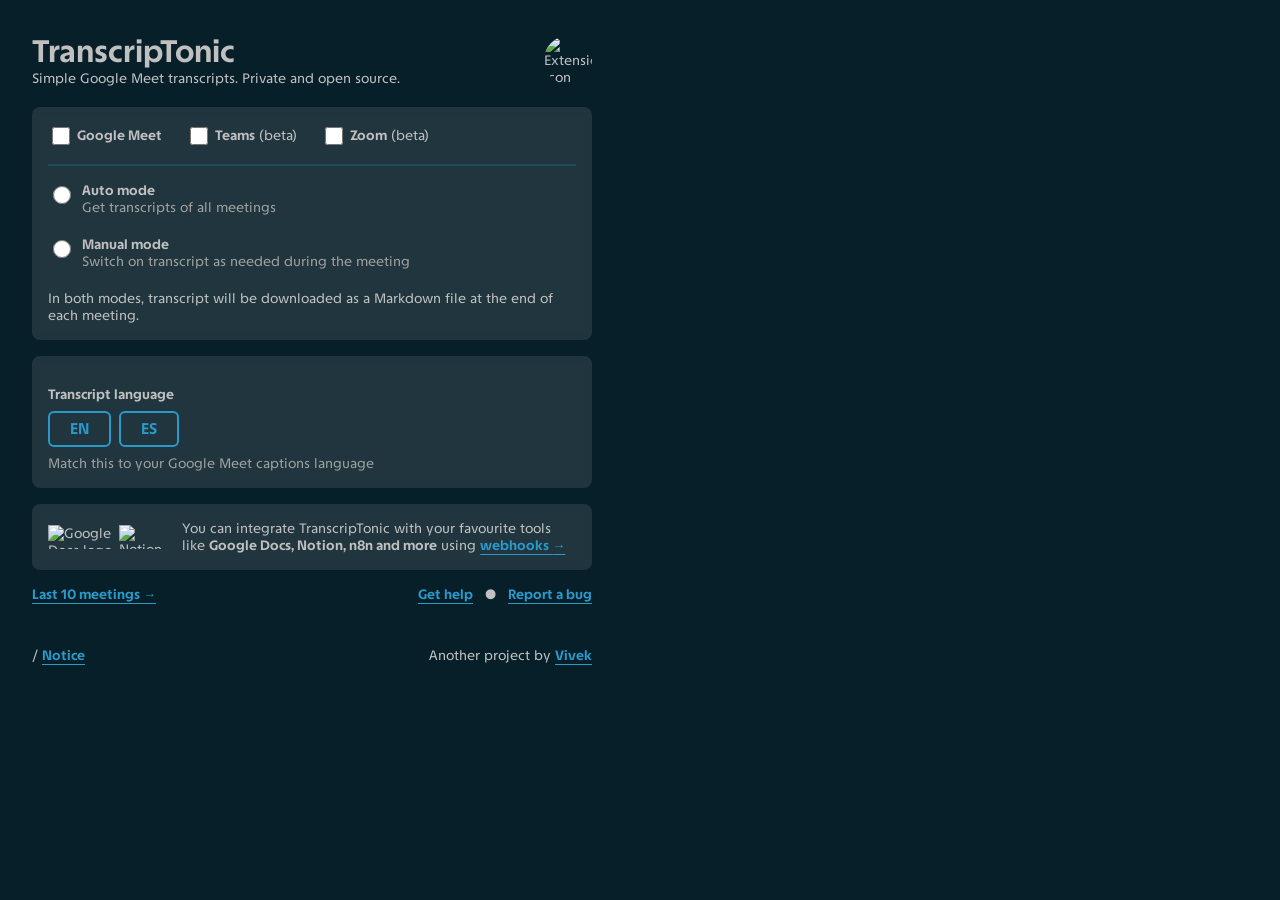
==== extension/popup.html @ 16f72bb3 "feat: add EN/ES language toggle to popup Co-Authored-By: Claude Opus 4.6 <noreply@anthropic.com>" ====
<!-- popup.html -->
<!DOCTYPE html>
<html>

<head>
  <title>TranscripTonic</title>
  <style>
    @import url("https://fonts.googleapis.com/css2?family=TASA+Explorer:wght@400;700&?family=SUSE:wght@700&display=swap");

    body {
      width: 560px;
      padding: 1.5rem;
      background: #071f29;
      color: #C0C0C0;
      font-family: "TASA Explorer", sans-serif;
      font-size: 0.875rem;
    }

    h1 {
      font-size: 2rem;
      margin: 0;
    }

    .header {
      margin-bottom: 1.25rem;
    }

    .header-content {
      display: flex;
      align-items: center;
      justify-content: space-between;
    }

    .header-description {
      margin: 0;
    }

    .logo {
      width: 48px;
      height: 48px;
      border-radius: 96px;
    }

    .get-started {
      padding: 1rem;
      background-color: rgba(255, 255, 255, 0.1);
      backdrop-filter: blur(4px);
      border-radius: 8px;
      margin-bottom: 1rem;
      text-align: left;
    }

    .platform-toggles {
      display: flex;
      gap: 1.5rem;
      /* margin-bottom: 1rem; */
    }

    .checkbox-group {
      display: flex;
      gap: 0.25rem;
      align-items: flex-end;
    }

    ul {
      padding-inline-start: 20px;
    }

    p {
      margin-bottom: 0;
    }

    .radio-item {
      display: flex;
      gap: 0.5rem;
      align-items: start;
      margin-bottom: 1rem;
    }

    .sub-text {
      color: #a0a0a0;
    }

    input {
      margin-top: 0.25rem;
      accent-color: #2A9ACA;
      width: 18px;
      height: 18px;
      cursor: pointer;
    }

    label {
      margin: 0;
      margin-bottom: 0.25rem;
      cursor: pointer;
    }

    a {
      color: #2A9ACA;
      font-weight: bold;
      text-underline-offset: 4px;
    }

    button {
      color: #2A9ACA;
      font-weight: bold;
      text-decoration: underline;
      text-underline-offset: 4px;
      font-family: "TASA Explorer", sans-serif;
      background: transparent;
      border: none;
      cursor: pointer;
    }

    .divider {
      border: 1px solid #2a9aca33;
      margin: 1rem 0rem;
    }

    .beta {
      margin-bottom: 1.5rem;
      display: flex;
      /* gap: 0.25rem; */
    }

    .footer {
      margin-bottom: 2.75rem;
      display: flex;
      gap: 1.5rem;
      justify-content: space-between;
    }

    .footer-link {
      display: flex;
      justify-content: space-between;
    }

    .footer-separator {
      margin: 0 0.5rem;
    }

    .tool-logo {
      height: 24px;
      width: auto;
    }

    .right-arrow {
      font-family: "SUSE", sans-serif;
      font-size: small;
    }

    .language-toggle {
      display: flex;
      gap: 0.5rem;
    }

    .lang-btn {
      padding: 0.4rem 1.25rem;
      border-radius: 6px;
      border: 2px solid #2A9ACA;
      font-family: "TASA Explorer", sans-serif;
      font-size: 1rem;
      font-weight: bold;
      cursor: pointer;
      text-decoration: none;
      color: #2A9ACA;
      background: transparent;
      transition: background 0.15s, color 0.15s;
    }

    .lang-btn.active {
      background: #2A9ACA;
      color: #ffffff;
    }
  </style>
</head>

<body>
  <div>
    <div class="header">
      <div class="header-content">
        <div class="header-text">
          <h1>TranscripTonic</h1>
          <p class="header-description">
            Simple Google Meet transcripts. Private and open source.
          </p>
        </div>
        <img class="logo" src="./icon.png" alt="Extension icon" />
      </div>
    </div>



    <div class="get-started">
      <div>
        <div class="platform-toggles">
          <div class="checkbox-group">
            <input type="checkbox" id="enable-google-meet" />
            <label for="enable-google-meet"><b>Google Meet</b></label>
          </div>
          <div class="checkbox-group">
            <input type="checkbox" id="enable-teams" />
            <label for="enable-teams"><b>Teams</b> (beta)</label>
          </div>
          <div class="checkbox-group">
            <input type="checkbox" id="enable-zoom" />
            <label for="enable-zoom"><b>Zoom</b> (beta)</label>
          </div>
        </div>
      </div>
      <hr class="divider" />
      <div class="radio-item">
        <input type="radio" name="mode" id="auto-mode" />
        <label for="auto-mode"><b>Auto mode</b>
          <br /><span class="sub-text">Get transcripts of all meetings</span>
        </label>
      </div>
      <div class="radio-item">
        <input type="radio" name="mode" id="manual-mode" />
        <label for="manual-mode"><b>Manual mode</b> <br />
          <span class="sub-text">Switch on transcript as needed during the meeting</span>
        </label>
      </div>
      <!-- <hr class="divider" /> -->
      <p>In both modes, transcript will be downloaded as a Markdown file at the end of each meeting.</p>
    </div>

    <div class="get-started">
      <p style="margin-bottom: 0.5rem;"><b>Transcript language</b></p>
      <div class="language-toggle">
        <button class="lang-btn" id="lang-en" data-lang="en">EN</button>
        <button class="lang-btn" id="lang-es" data-lang="es">ES</button>
      </div>
      <p class="sub-text" style="margin-top: 0.5rem;">Match this to your Google Meet captions language</p>
    </div>

    <div class="get-started" style="display: flex; gap: 1rem; align-items: center;">
      <div style="display: flex; gap: 0.25rem; align-items: center;">
        <img class="tool-logo" src="./icons/google-docs.svg" alt="Google Docs logo">
        <img class="tool-logo" src="./icons/notion.svg" alt="Notion logo">
      </div>
      <p style="margin-top: 0px;">You can integrate
        TranscripTonic with your
        favourite tools like <b>Google Docs, Notion, n8n and more</b> using <a href="meetings.html#webhooks"
          target="_blank"><b>webhooks <span class="right-arrow">&rarr;</span></b></a></p>
    </div>

    <div>
      <!-- <div class="beta" style="justify-content: flex-start;">
        <p style="margin: 0; color: orange"><b>Teams and Zoom transcripts are in beta:</b></p>
        <span class="footer-separator"></span>
        <button id="enable-beta">Enable</button>
        <span>or&nbsp;&nbsp;</span>
        <a href="https://github.com/vivek-nexus/transcriptonic/wiki/Zoom-and-Teams-beta-testing" target="_blank">learn
          more</a>
      </div> -->
      <div class="footer">
        <a href="./meetings.html" target="_blank">Last 10 meetings <span class="right-arrow">&rarr;</span></a>
        <div>
          <a href="https://github.com/vivek-nexus/transcriptonic#readme" target="_blank">Get help</a>
          <span class="footer-separator">&#9679;</span>
          <a href="https://github.com/vivek-nexus/transcriptonic/issues" target="_blank">Report a bug</a>
        </div>
      </div>
      <p class="footer-link">
        <span>
          <span id="version"></span> /
          <!-- <button id="notice">Notice</button> -->
          <a href="https://github.com/vivek-nexus/transcriptonic?tab=readme-ov-file#notice" target="_blank">Notice</a>
        </span>
        <span>
          Another project by <a href="https://vivek-nexus.github.io" target="_blank">Vivek</a>
        </span>
      </p>
    </div>
  </div>

  <script src="popup.js"></script>
</body>

</html>
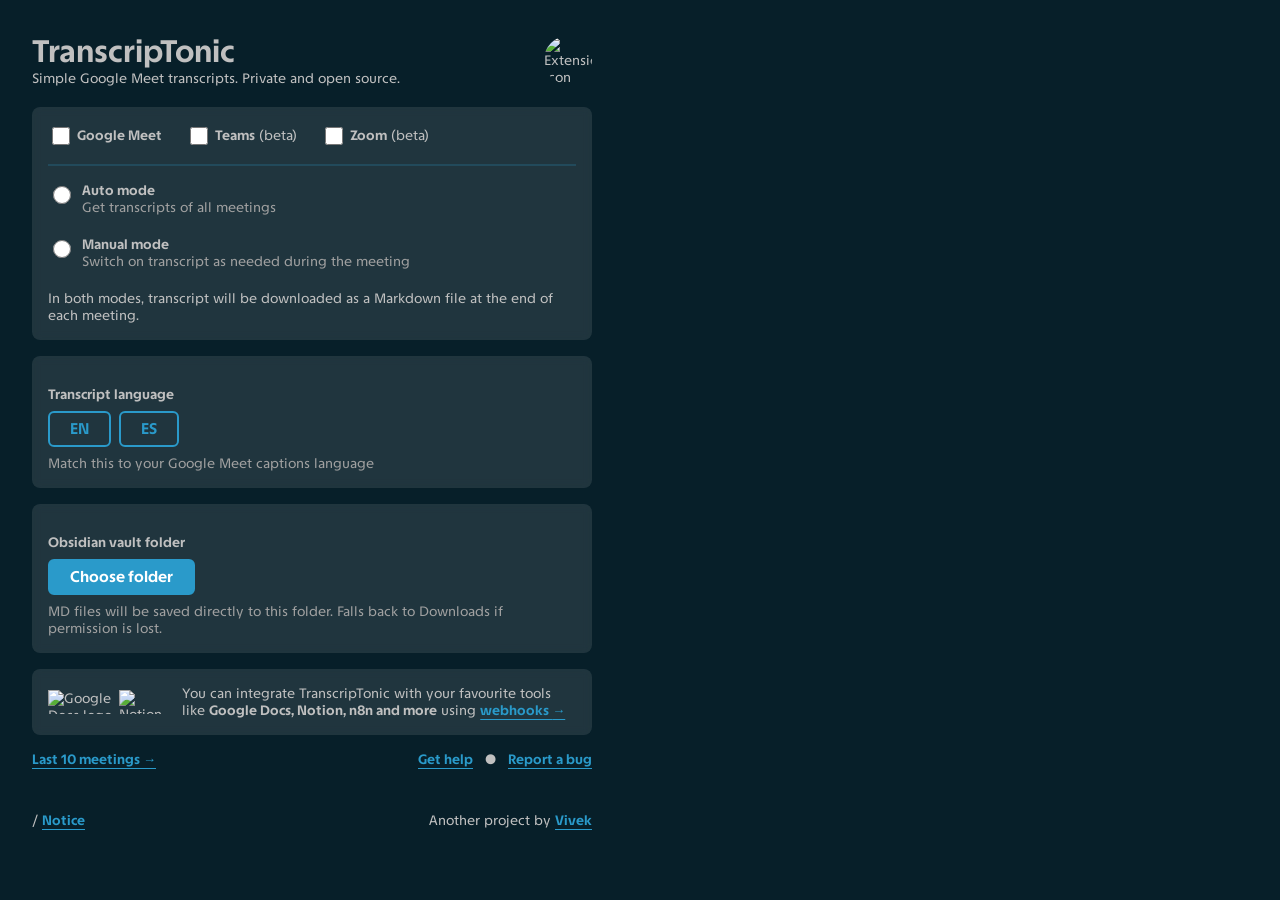
==== commit 20267900: "feat: add Obsidian folder picker with File System Access API and chrome.downloads fallback Co-Author" ====
--- a/extension/popup.html
+++ b/extension/popup.html
@@ -234,6 +234,15 @@
       <p class="sub-text" style="margin-top: 0.5rem;">Match this to your Google Meet captions language</p>
     </div>
 
+    <div class="get-started">
+      <p style="margin-bottom: 0.5rem;"><b>Obsidian vault folder</b></p>
+      <div style="display: flex; gap: 0.75rem; align-items: center; flex-wrap: wrap;">
+        <button id="choose-folder-btn" class="lang-btn active" style="white-space: nowrap;">Choose folder</button>
+        <span id="folder-name" class="sub-text" style="font-size: 0.8rem;"></span>
+      </div>
+      <p class="sub-text" style="margin-top: 0.5rem;">MD files will be saved directly to this folder. Falls back to Downloads if permission is lost.</p>
+    </div>
+
     <div class="get-started" style="display: flex; gap: 1rem; align-items: center;">
       <div style="display: flex; gap: 0.25rem; align-items: center;">
         <img class="tool-logo" src="./icons/google-docs.svg" alt="Google Docs logo">
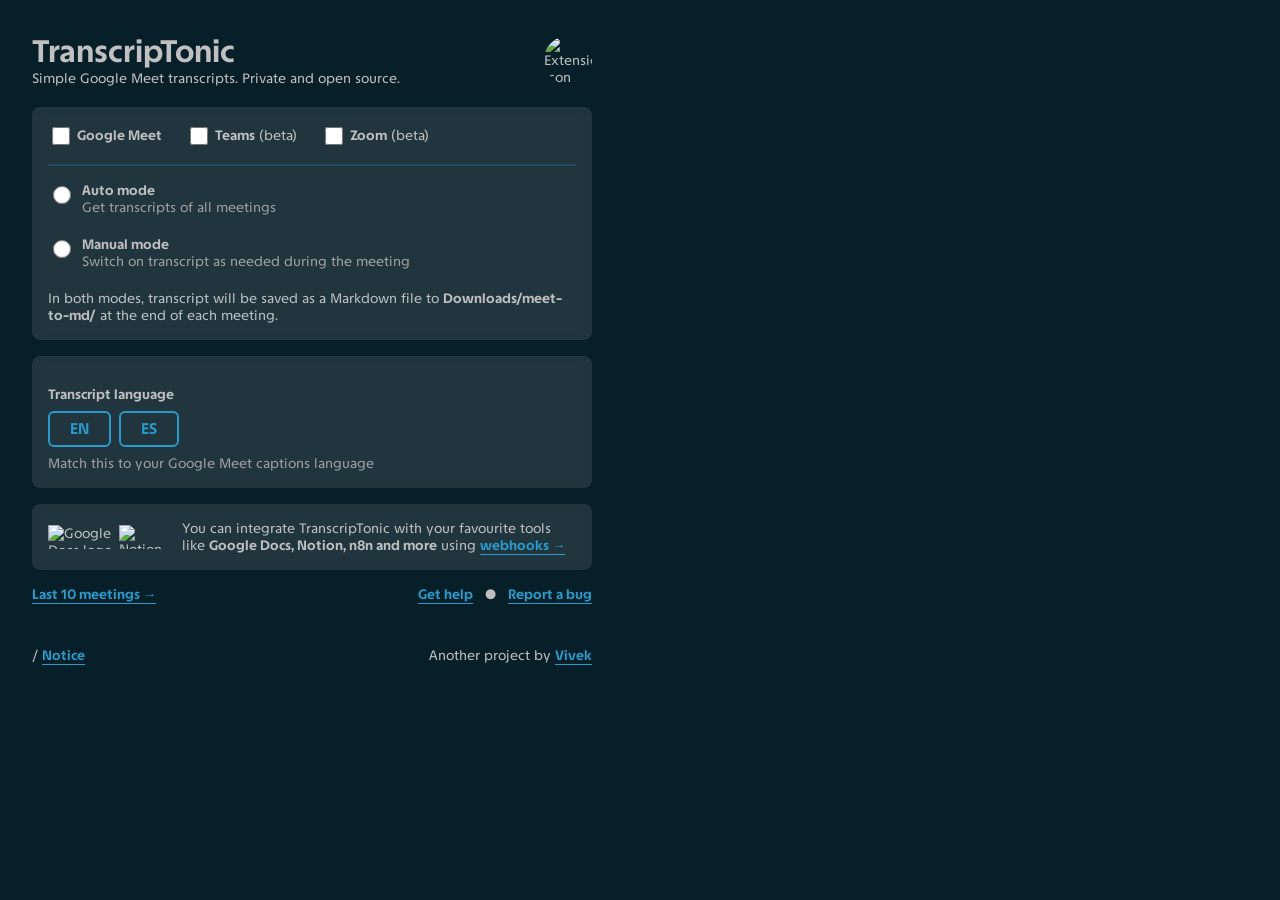
==== commit 35f6af24: "refactor: remove File System Access API, always save to Downloads/meet-to-md Co-Authored-By: Claude " ====
--- a/extension/popup.html
+++ b/extension/popup.html
@@ -222,7 +222,7 @@
         </label>
       </div>
       <!-- <hr class="divider" /> -->
-      <p>In both modes, transcript will be downloaded as a Markdown file at the end of each meeting.</p>
+      <p>In both modes, transcript will be saved as a Markdown file to <b>Downloads/meet-to-md/</b> at the end of each meeting.</p>
     </div>
 
     <div class="get-started">
@@ -232,15 +232,6 @@
         <button class="lang-btn" id="lang-es" data-lang="es">ES</button>
       </div>
       <p class="sub-text" style="margin-top: 0.5rem;">Match this to your Google Meet captions language</p>
-    </div>
-
-    <div class="get-started">
-      <p style="margin-bottom: 0.5rem;"><b>Obsidian vault folder</b></p>
-      <div style="display: flex; gap: 0.75rem; align-items: center; flex-wrap: wrap;">
-        <button id="choose-folder-btn" class="lang-btn active" style="white-space: nowrap;">Choose folder</button>
-        <span id="folder-name" class="sub-text" style="font-size: 0.8rem;"></span>
-      </div>
-      <p class="sub-text" style="margin-top: 0.5rem;">MD files will be saved directly to this folder. Falls back to Downloads if permission is lost.</p>
     </div>
 
     <div class="get-started" style="display: flex; gap: 1rem; align-items: center;">
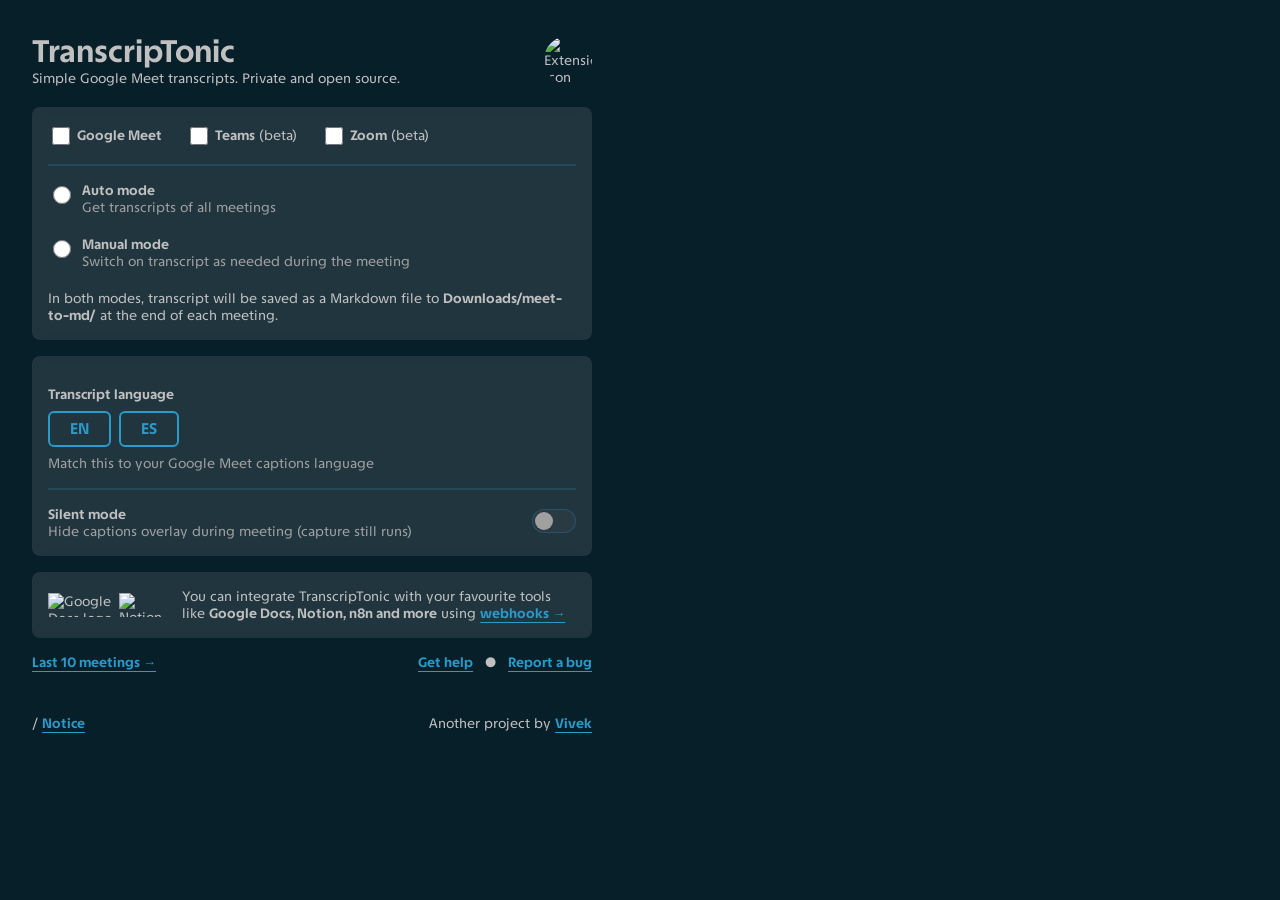
==== commit e3391784: "feat: add silent mode — hide captions overlay while keeping capture running Co-Authored-By: Claude O" ====
--- a/extension/popup.html
+++ b/extension/popup.html
@@ -171,6 +171,53 @@
     .lang-btn.active {
       background: #2A9ACA;
       color: #ffffff;
+    }
+
+    .switch {
+      position: relative;
+      display: inline-block;
+      width: 44px;
+      height: 24px;
+      flex-shrink: 0;
+    }
+
+    .switch input {
+      opacity: 0;
+      width: 0;
+      height: 0;
+      margin: 0;
+    }
+
+    .slider {
+      position: absolute;
+      cursor: pointer;
+      top: 0; left: 0; right: 0; bottom: 0;
+      background-color: #2a3a42;
+      border: 1px solid #2A9ACA44;
+      border-radius: 24px;
+      transition: background-color 0.2s;
+    }
+
+    .slider:before {
+      position: absolute;
+      content: "";
+      height: 18px;
+      width: 18px;
+      left: 2px;
+      bottom: 2px;
+      background-color: #a0a0a0;
+      border-radius: 50%;
+      transition: transform 0.2s, background-color 0.2s;
+    }
+
+    input:checked + .slider {
+      background-color: #1a3a4a;
+      border-color: #2A9ACA;
+    }
+
+    input:checked + .slider:before {
+      transform: translateX(20px);
+      background-color: #2A9ACA;
     }
   </style>
 </head>
@@ -232,6 +279,20 @@
         <button class="lang-btn" id="lang-es" data-lang="es">ES</button>
       </div>
       <p class="sub-text" style="margin-top: 0.5rem;">Match this to your Google Meet captions language</p>
+
+      <hr class="divider" />
+
+      <div style="display: flex; align-items: center; justify-content: space-between;">
+        <div>
+          <label for="hide-captions-toggle" style="cursor: pointer;"><b>Silent mode</b><br/>
+            <span class="sub-text">Hide captions overlay during meeting (capture still runs)</span>
+          </label>
+        </div>
+        <label class="switch">
+          <input type="checkbox" id="hide-captions-toggle" />
+          <span class="slider"></span>
+        </label>
+      </div>
     </div>
 
     <div class="get-started" style="display: flex; gap: 1rem; align-items: center;">
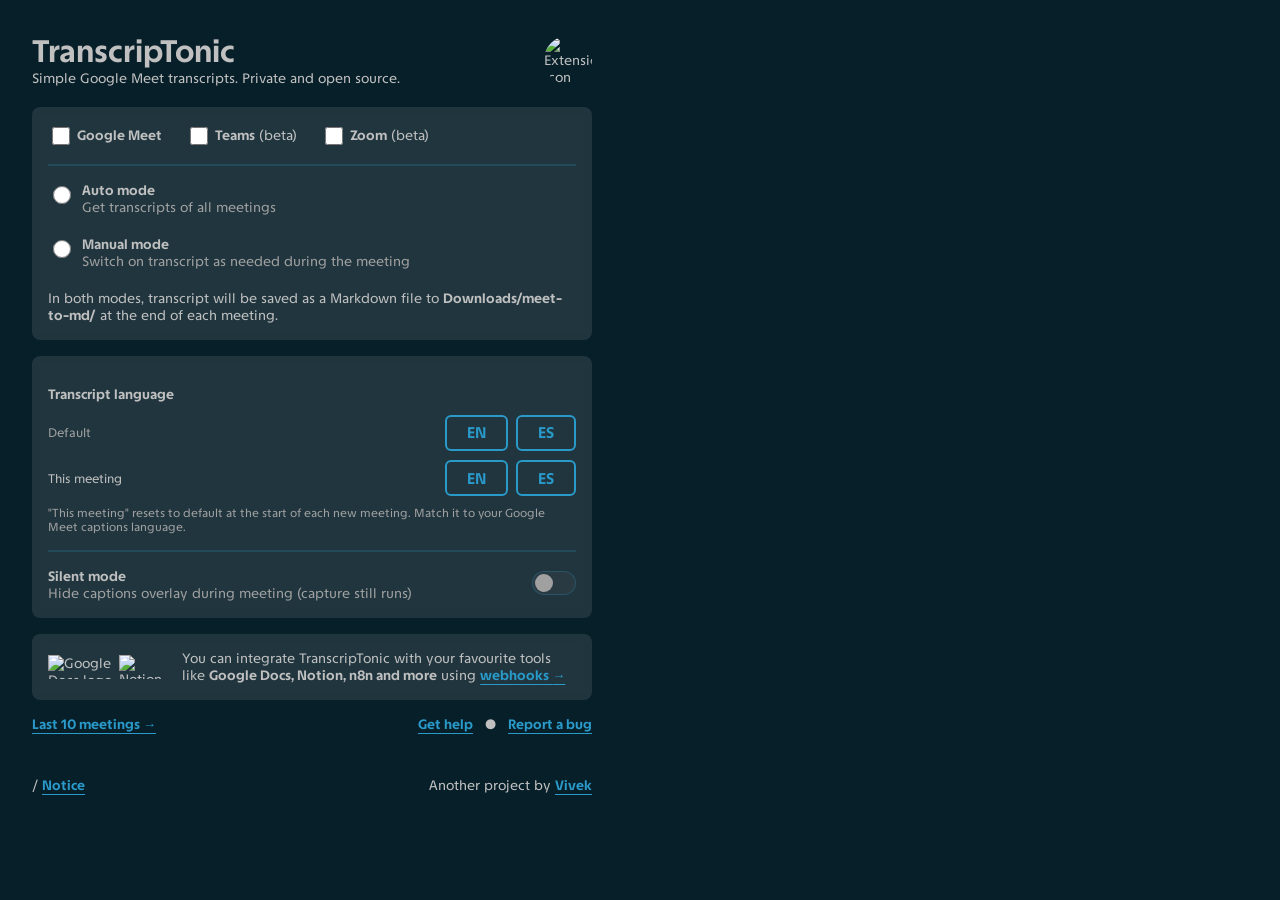
==== commit e4495888: "feat: split language into defaultLanguage + meetingLanguage — resets per meeting Co-Authored-By: Cla" ====
--- a/extension/popup.html
+++ b/extension/popup.html
@@ -273,12 +273,28 @@
     </div>
 
     <div class="get-started">
-      <p style="margin-bottom: 0.5rem;"><b>Transcript language</b></p>
-      <div class="language-toggle">
-        <button class="lang-btn" id="lang-en" data-lang="en">EN</button>
-        <button class="lang-btn" id="lang-es" data-lang="es">ES</button>
-      </div>
-      <p class="sub-text" style="margin-top: 0.5rem;">Match this to your Google Meet captions language</p>
+      <p style="margin-bottom: 0.75rem;"><b>Transcript language</b></p>
+
+      <div style="display: flex; flex-direction: column; gap: 0.6rem;">
+        <div style="display: flex; align-items: center; justify-content: space-between;">
+          <span style="min-width: 80px; color: #a0a0a0; font-size: 0.8rem;">Default</span>
+          <div class="language-toggle">
+            <button class="lang-btn" id="default-lang-en" data-lang="en">EN</button>
+            <button class="lang-btn" id="default-lang-es" data-lang="es">ES</button>
+          </div>
+        </div>
+        <div style="display: flex; align-items: center; justify-content: space-between;">
+          <span style="min-width: 80px; color: #C0C0C0; font-size: 0.8rem;">This meeting</span>
+          <div class="language-toggle">
+            <button class="lang-btn" id="meeting-lang-en" data-lang="en">EN</button>
+            <button class="lang-btn" id="meeting-lang-es" data-lang="es">ES</button>
+          </div>
+        </div>
+      </div>
+      <p class="sub-text" style="margin-top: 0.6rem; font-size: 0.75rem;">
+        "This meeting" resets to default at the start of each new meeting.
+        Match it to your Google Meet captions language.
+      </p>
 
       <hr class="divider" />
 
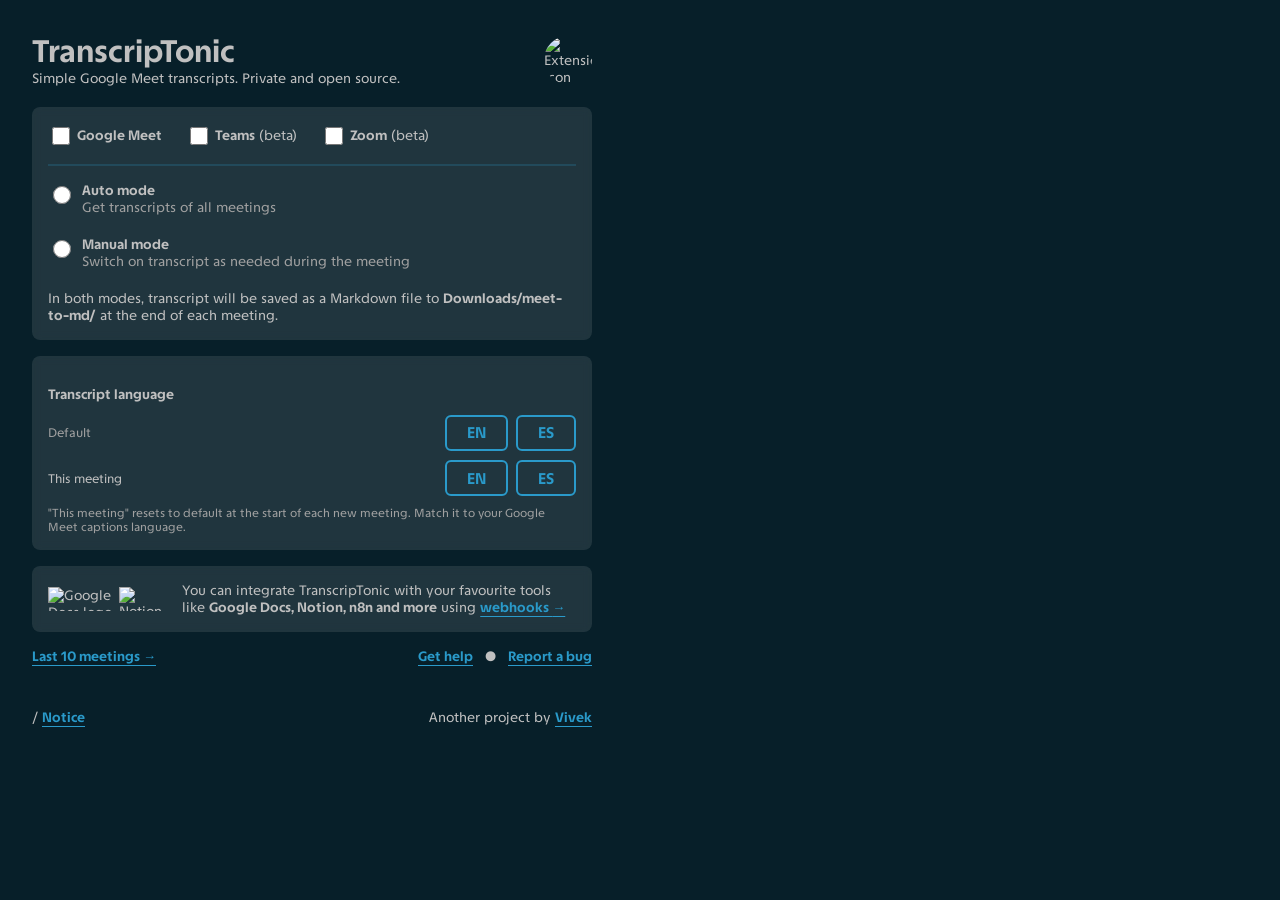
==== commit 543e3935: "revert: remove silent mode — display:none breaks MutationObserver Co-Authored-By: Claude Opus 4.6 <n" ====
--- a/extension/popup.html
+++ b/extension/popup.html
@@ -173,52 +173,6 @@
       color: #ffffff;
     }
 
-    .switch {
-      position: relative;
-      display: inline-block;
-      width: 44px;
-      height: 24px;
-      flex-shrink: 0;
-    }
-
-    .switch input {
-      opacity: 0;
-      width: 0;
-      height: 0;
-      margin: 0;
-    }
-
-    .slider {
-      position: absolute;
-      cursor: pointer;
-      top: 0; left: 0; right: 0; bottom: 0;
-      background-color: #2a3a42;
-      border: 1px solid #2A9ACA44;
-      border-radius: 24px;
-      transition: background-color 0.2s;
-    }
-
-    .slider:before {
-      position: absolute;
-      content: "";
-      height: 18px;
-      width: 18px;
-      left: 2px;
-      bottom: 2px;
-      background-color: #a0a0a0;
-      border-radius: 50%;
-      transition: transform 0.2s, background-color 0.2s;
-    }
-
-    input:checked + .slider {
-      background-color: #1a3a4a;
-      border-color: #2A9ACA;
-    }
-
-    input:checked + .slider:before {
-      transform: translateX(20px);
-      background-color: #2A9ACA;
-    }
   </style>
 </head>
 
@@ -296,19 +250,6 @@
         Match it to your Google Meet captions language.
       </p>
 
-      <hr class="divider" />
-
-      <div style="display: flex; align-items: center; justify-content: space-between;">
-        <div>
-          <label for="hide-captions-toggle" style="cursor: pointer;"><b>Silent mode</b><br/>
-            <span class="sub-text">Hide captions overlay during meeting (capture still runs)</span>
-          </label>
-        </div>
-        <label class="switch">
-          <input type="checkbox" id="hide-captions-toggle" />
-          <span class="slider"></span>
-        </label>
-      </div>
     </div>
 
     <div class="get-started" style="display: flex; gap: 1rem; align-items: center;">
